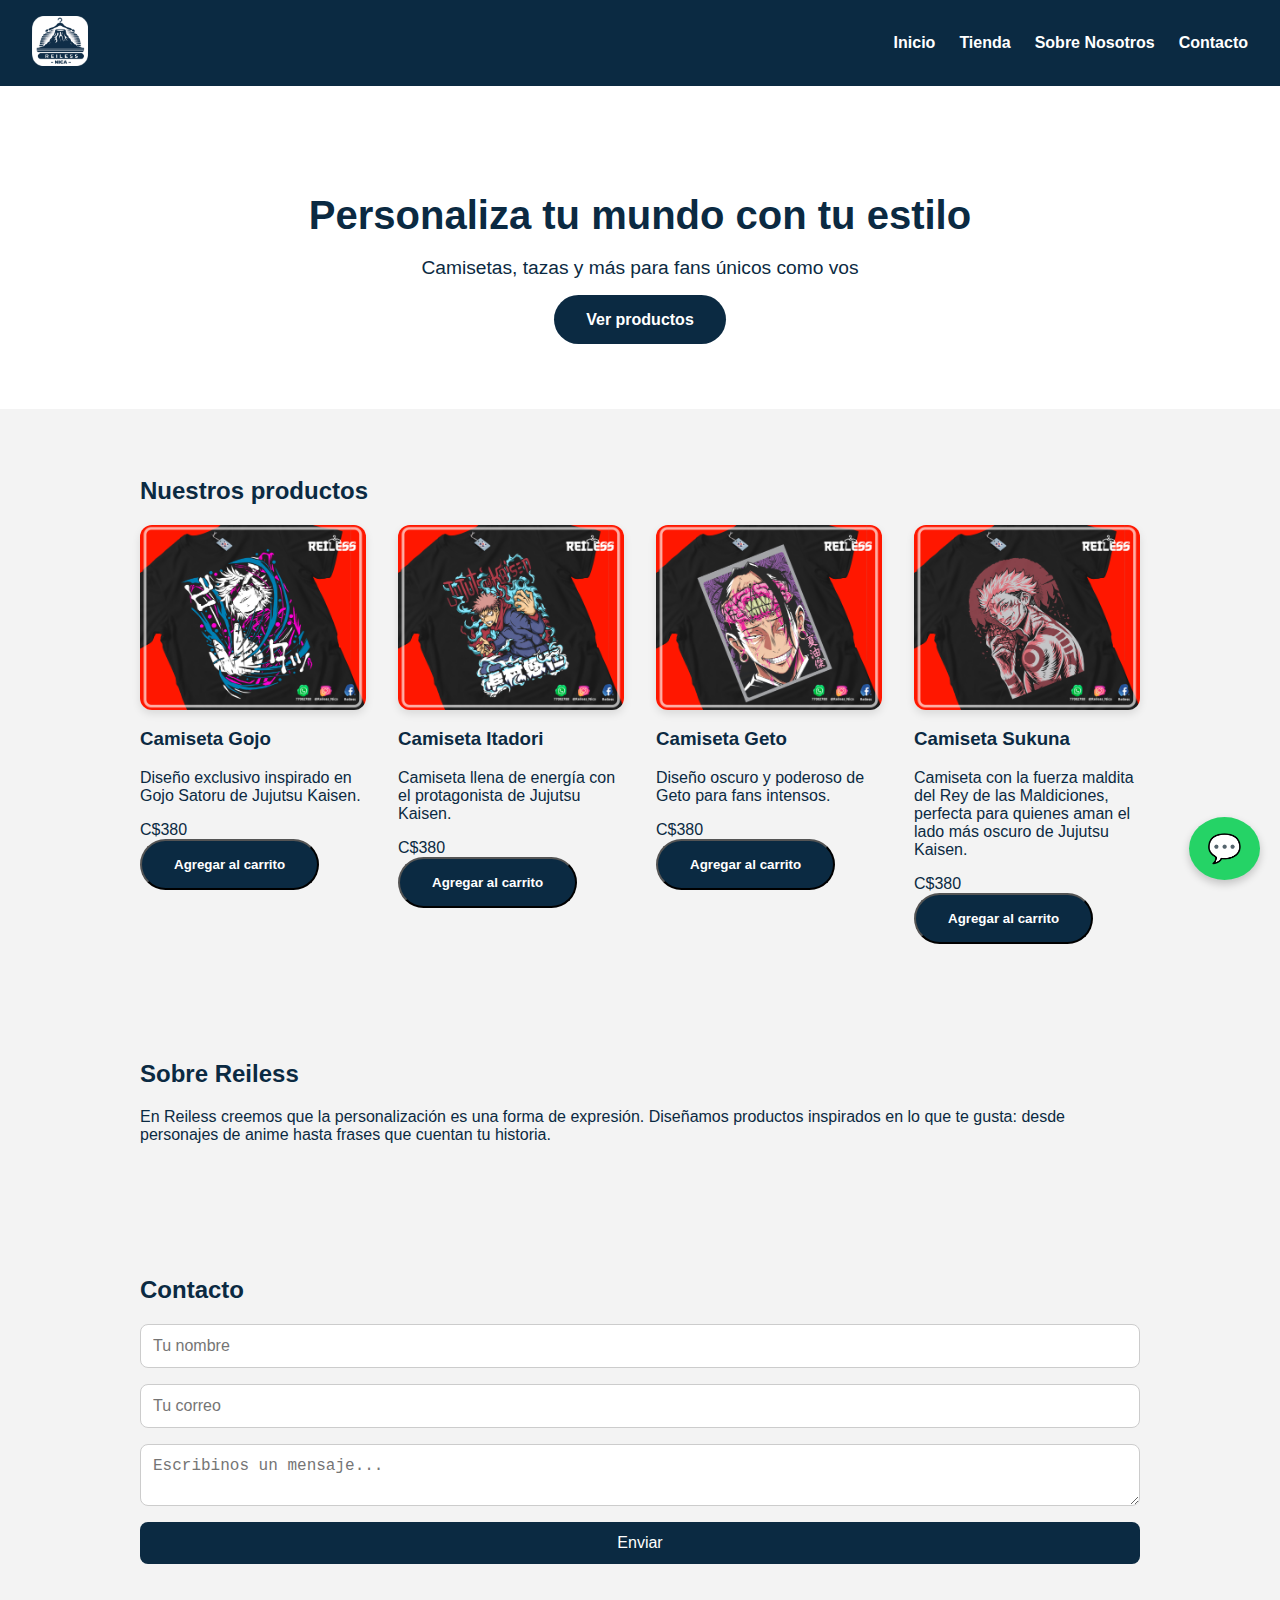
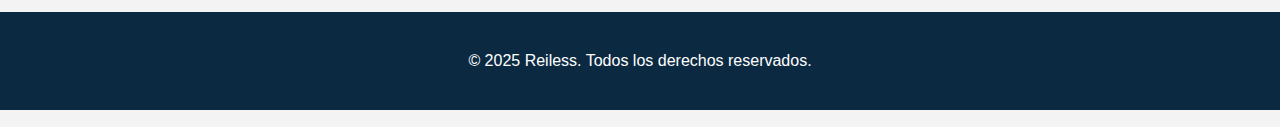
==== index.html @ 6721f9b9 "sds" ====
<!DOCTYPE html>
<html lang="es">
<head>
  <meta charset="UTF-8">
  <meta name="viewport" content="width=device-width, initial-scale=1.0">
  <title>Reiless | Personaliza tu mundo con estilo </title>
  <link rel="stylesheet" href="/css/styles.css">
</head>
<body>
  <header>
    <div class="logo"><img src="img/logo.png" alt="Reiless Logo"></div>
    <nav>
      <ul>
        <li><a href="#inicio">Inicio</a></li>
        <li><a href="tienda.html">Tienda</a></li>
        <li><a href="#sobre">Sobre Nosotros</a></li>
        <li><a href="#contacto">Contacto</a></li>
      </ul>
    </nav>
  </header>


  <section id="inicio" class="hero">
    <h1>Personaliza tu mundo con tu estilo</h1>
    <p>Camisetas, tazas y más para fans únicos como vos</p>
    <a href="tienda.html" class="boton">Ver productos</a>
  </section>

  <section id="tienda" class="productos">
    <h2>Nuestros productos</h2>
    <div class="grid-productos">
      <div class="producto">
        <img src="/img/Camiseta jjk/6.jpg" alt="Camiseta Gojo Satoru">
        <h3>Camiseta Gojo</h3>
        <p>Diseño exclusivo inspirado en Gojo Satoru de Jujutsu Kaisen.</p>
        <span>C$380</span>
        <button class="boton">Agregar al carrito</button>
      </div>
      <div class="producto">
        <img src="/img/Camiseta jjk/23.jpg" alt="Camiseta Itadori Yuji">
        <h3>Camiseta Itadori</h3>
        <p>Camiseta llena de energía con el protagonista de Jujutsu Kaisen.</p>
        <span>C$380</span>
        <button class="boton">Agregar al carrito</button>
      </div>
      <div class="producto">
        <img src="/img/Camiseta jjk/28.jpg" alt="Camiseta Geto Suguru">
        <h3>Camiseta Geto</h3>
        <p>Diseño oscuro y poderoso de Geto para fans intensos.</p>
        <span>C$380</span>
        <button class="boton">Agregar al carrito</button>
      </div>
      <div class="producto">
        <img src="/img/Camiseta jjk/21.jpg" alt="Camiseta Sukuna">
        <h3>Camiseta Sukuna</h3>
        <p>Camiseta con la fuerza maldita del Rey de las Maldiciones, perfecta para quienes aman el lado más oscuro de Jujutsu Kaisen.</p>
        <span>C$380</span>
        <button class="boton">Agregar al carrito</button>
      </div>
  </section>

  <section id="sobre" class="sobre">
    <h2>Sobre Reiless</h2>
    <p>En Reiless creemos que la personalización es una forma de expresión. Diseñamos productos inspirados en lo que te gusta: desde personajes de anime hasta frases que cuentan tu historia.</p>
  </section>

  <section id="contacto" class="contacto">
    <h2>Contacto</h2>
    <form>
      <input type="text" placeholder="Tu nombre" required>
      <input type="email" placeholder="Tu correo" required>
      <textarea placeholder="Escribinos un mensaje..."></textarea>
      <button type="submit">Enviar</button>
    </form>
  </section>

  <footer>
    <p>&copy; 2025 Reiless. Todos los derechos reservados.</p>
  </footer>

  <!-- Botón flotante de WhatsApp -->
  <a href="https://wa.me/50577002788" class="whatsapp-float" target="_blank" title="Escribinos por WhatsApp">
    💬
  </a>

  <script src="js/scripts.js"></script>
</body>
</html>
---- css/styles.css ----
/* Paleta inspirada en el logo: azul marino */
:root {
  --azul-marino: #0b2a42;
  --azul-claro: #e5f1f8;
  --blanco: #ffffff;
  --gris-suave: #f3f3f3;
}

body {
  font-family: 'Segoe UI', sans-serif;
  margin: 0;
  padding: 0;
  background-color: var(--gris-suave);
  color: var(--azul-marino);
}

header {
  background-color: var(--azul-marino);
  color: var(--blanco);
  display: flex;
  justify-content: space-between;
  align-items: center;
  padding: 1rem 2rem;
}

.logo img {
  height: 50px;
}

nav ul {
  list-style: none;
  display: flex;
  gap: 1.5rem;
  margin: 0;
  padding: 0;
}

nav a {
  text-decoration: none;
  color: var(--blanco);
  font-weight: bold;
  transition: color 0.3s;
}

nav a:hover {
  color: var(--azul-claro);
}

.hero {
  background-color: var(--blanco);
  text-align: center;
  padding: 5rem 2rem;
}

.hero h1 {
  font-size: 2.5rem;
  margin-bottom: 1rem;
}

.hero p {
  font-size: 1.2rem;
  margin-bottom: 2rem;
}

.boton {
  background-color: var(--azul-marino);
  color: var(--blanco);
  padding: 1rem 2rem;
  text-decoration: none;
  border-radius: 30px;
  font-weight: bold;
  transition: background 0.3s;
}

.boton:hover {
  background-color: #123e5a;
}

.productos, .sobre, .contacto {
  padding: 3rem 2rem;
  max-width: 1000px;
  margin: 0 auto;
}
.producto img {
  width: 100%;
  max-width: 280px;
  height: auto;
  display: block;
  margin: 0 auto;
  border-radius: 12px;
  box-shadow: 0 4px 8px rgba(0,0,0,0.1);
}

.grid-productos {
  display: grid;
  grid-template-columns: repeat(auto-fill, minmax(200px, 1fr));
  gap: 2rem;
}

form {
  display: flex;
  flex-direction: column;
  gap: 1rem;
}

form input, form textarea {
  padding: 0.75rem;
  border: 1px solid #ccc;
  border-radius: 8px;
  font-size: 1rem;
}

form button {
  background-color: var(--azul-marino);
  color: var(--blanco);
  padding: 0.75rem;
  border: none;
  border-radius: 8px;
  font-size: 1rem;
  cursor: pointer;
  transition: background 0.3s;
}

form button:hover {
  background-color: #123e5a;
}

footer {
  text-align: center;
  padding: 1.5rem;
  background-color: var(--azul-marino);
  color: var(--blanco);
  margin-bottom: 15px;
}


.whatsapp-float {
  position: fixed;
  bottom: 20px;
  right: 20px;
  background-color: #25D366;
  color: white;
  font-size: 28px;
  padding: 15px 18px;
  border-radius: 50%;
  text-decoration: none;
  box-shadow: 0 4px 8px rgba(0,0,0,0.2);
  z-index: 1000;
  transition: background 0.3s;
}

.whatsapp-float:hover {
  background-color: #1ebe5d;
}
.selector-productos {
  text-align: center;
  padding: 2rem;
}

.grid-categorias {
  display: grid;
  gap: 1.5rem;
  grid-template-columns: repeat(auto-fit, minmax(150px, 1fr));
  max-width: 800px;
  margin: 2rem auto;
}

.categoria {
  background-color: #ff9a9e;
  padding: 1.5rem;
  border-radius: 1rem;
  color: white;
  font-size: 1.2rem;
  text-decoration: none;
  transition: background-color 0.3s ease;
}

.categoria:hover {
  background-color: #ff6f91;
}
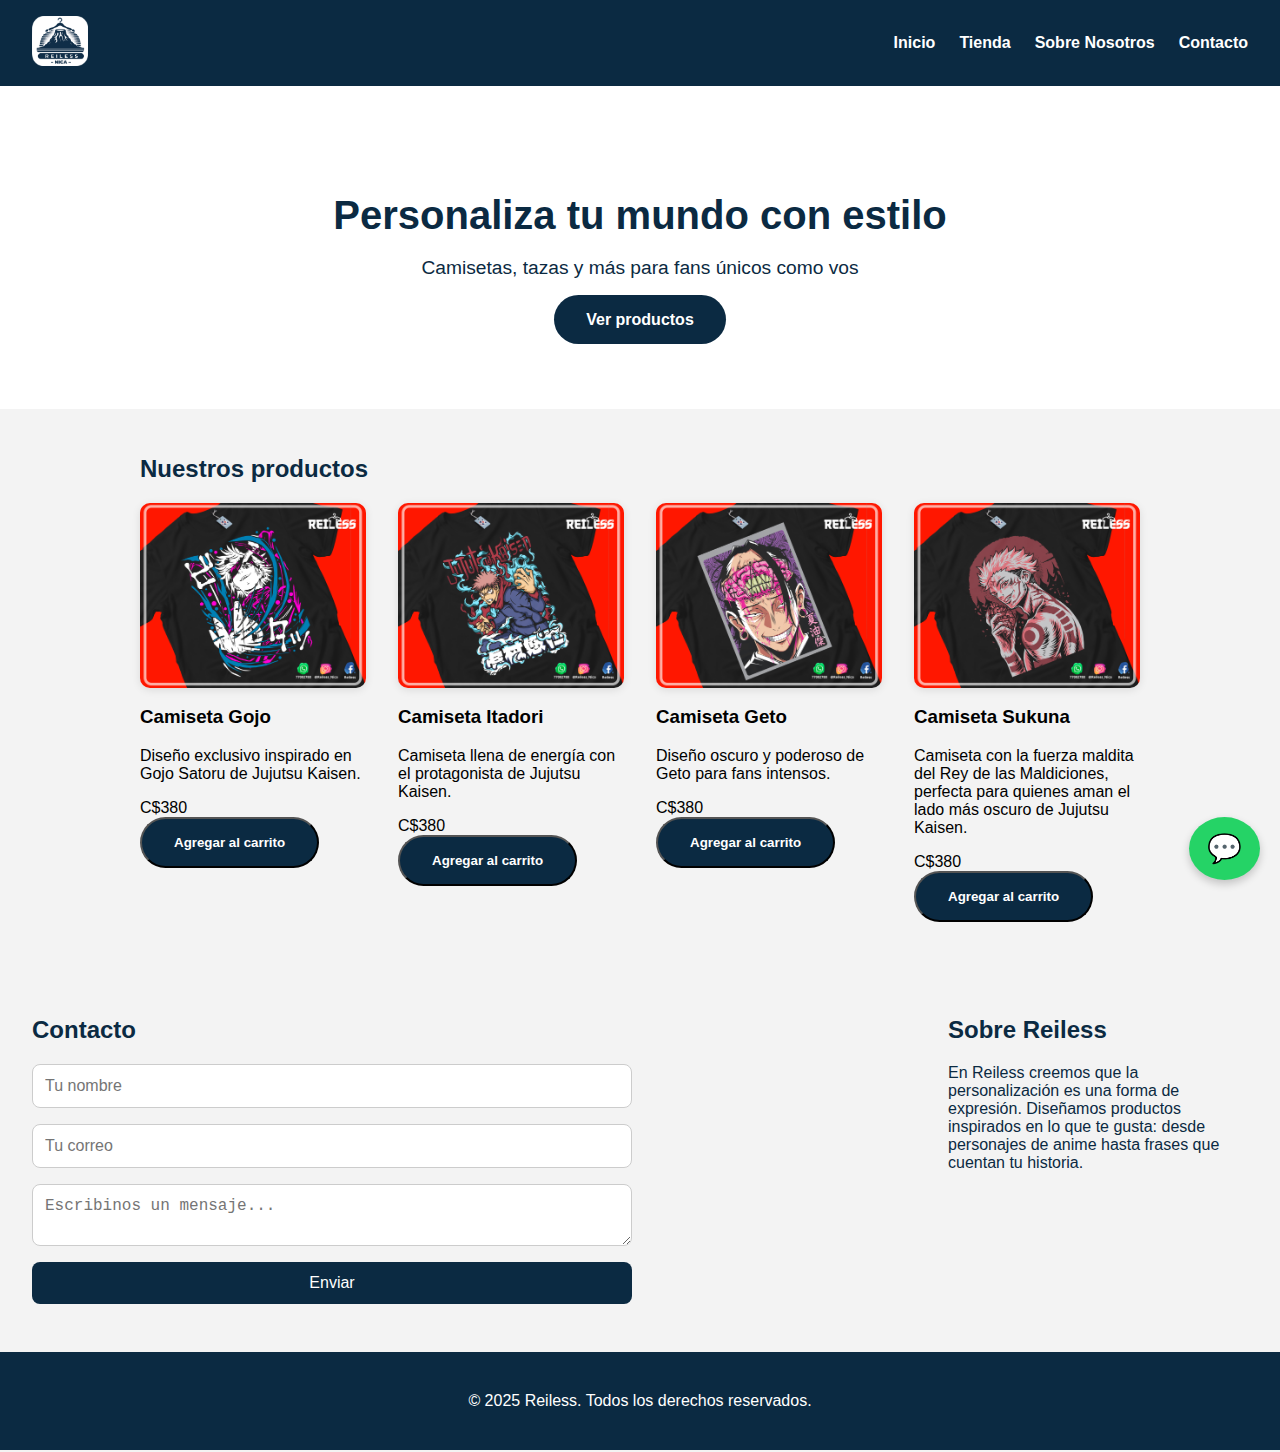
==== commit 9a6a90b7: "sfhfd" ====
--- a/index.html
+++ b/index.html
@@ -21,7 +21,7 @@
 
 
   <section id="inicio" class="hero">
-    <h1>Personaliza tu mundo con tu estilo</h1>
+    <h1>Personaliza tu mundo con estilo</h1>
     <p>Camisetas, tazas y más para fans únicos como vos</p>
     <a href="tienda.html" class="boton">Ver productos</a>
   </section>
@@ -29,41 +29,53 @@
   <section id="tienda" class="productos">
     <h2>Nuestros productos</h2>
     <div class="grid-productos">
+
       <div class="producto">
-        <img src="/img/Camiseta jjk/6.jpg" alt="Camiseta Gojo Satoru">
-        <h3>Camiseta Gojo</h3>
-        <p>Diseño exclusivo inspirado en Gojo Satoru de Jujutsu Kaisen.</p>
+        <a href="/gojo.html" class="enlacecamisas"> 
+          <img src="/img/Camiseta jjk/6.jpg" alt="Camiseta Gojo Satoru">
+          <h3>Camiseta Gojo</h3>
+          <p>Diseño exclusivo inspirado en Gojo Satoru de Jujutsu Kaisen.</p>
         <span>C$380</span>
         <button class="boton">Agregar al carrito</button>
+      </a>
       </div>
+  
       <div class="producto">
-        <img src="/img/Camiseta jjk/23.jpg" alt="Camiseta Itadori Yuji">
-        <h3>Camiseta Itadori</h3>
-        <p>Camiseta llena de energía con el protagonista de Jujutsu Kaisen.</p>
+        <a href="/itadori.html"class="enlacecamisas">
+          <img src="/img/Camiseta jjk/23.jpg" alt="Camiseta Itadori Yuji">
+          <h3>Camiseta Itadori</h3>
+          <p>Camiseta llena de energía con el protagonista de Jujutsu Kaisen.</p>
         <span>C$380</span>
         <button class="boton">Agregar al carrito</button>
+      </a>
       </div>
+  
       <div class="producto">
-        <img src="/img/Camiseta jjk/28.jpg" alt="Camiseta Geto Suguru">
-        <h3>Camiseta Geto</h3>
-        <p>Diseño oscuro y poderoso de Geto para fans intensos.</p>
+        <a href="/geto.html" class="enlacecamisas">
+          <img src="/img/Camiseta jjk/28.jpg" alt="Camiseta Geto Suguru">
+          <h3>Camiseta Geto</h3>
+          <p>Diseño oscuro y poderoso de Geto para fans intensos.</p>
         <span>C$380</span>
         <button class="boton">Agregar al carrito</button>
+      </a>
       </div>
+  
       <div class="producto">
-        <img src="/img/Camiseta jjk/21.jpg" alt="Camiseta Sukuna">
-        <h3>Camiseta Sukuna</h3>
-        <p>Camiseta con la fuerza maldita del Rey de las Maldiciones, perfecta para quienes aman el lado más oscuro de Jujutsu Kaisen.</p>
+        <a href="sukuna.html"class="enlacecamisas">
+          <img src="/img/Camiseta jjk/21.jpg" alt="Camiseta Sukuna">
+          <h3>Camiseta Sukuna</h3>
+          <p>Camiseta con la fuerza maldita del Rey de las Maldiciones, perfecta para quienes aman el lado más oscuro de Jujutsu Kaisen.</p>
         <span>C$380</span>
         <button class="boton">Agregar al carrito</button>
+      </a>
       </div>
+    </div>
   </section>
-
+  <div class="pdp">
   <section id="sobre" class="sobre">
     <h2>Sobre Reiless</h2>
     <p>En Reiless creemos que la personalización es una forma de expresión. Diseñamos productos inspirados en lo que te gusta: desde personajes de anime hasta frases que cuentan tu historia.</p>
   </section>
-
   <section id="contacto" class="contacto">
     <h2>Contacto</h2>
     <form>
@@ -73,7 +85,7 @@
       <button type="submit">Enviar</button>
     </form>
   </section>
-
+  </div>
   <footer>
     <p>&copy; 2025 Reiless. Todos los derechos reservados.</p>
   </footer>
--- a/css/styles.css
+++ b/css/styles.css
@@ -70,26 +70,73 @@
   border-radius: 30px;
   font-weight: bold;
   transition: background 0.3s;
+  margin-top: auto;
 }
 
 .boton:hover {
   background-color: #123e5a;
 }
 
-.productos, .sobre, .contacto {
+.productos {
+  padding: 1rem 1rem;
+  max-width: 1000px;
+  margin: 10px auto;
+  text-decoration: none;
+  color: inherit;
+}
+.imgprodetalle {
+  width: 40%;
+  max-width: 400px;
+  height: auto;
+  
+  flex-direction: column;
+  display: flex;
+  justify-content: center;
+  margin: 20px;
+  border-radius: 10px;
+  box-shadow: 0 2px 8px rgba(0,0,0,0.1);
+  text-decoration: none;
+  color: inherit;
+  background-color: var(--gris-suave);
+}
+
+.textprodetalle {
+  padding: 1rem 1rem;
+  max-width: 300px;
+  margin:  0 0 0 10px;
+  text-decoration: none;
+  color: inherit;
+}
+.sobre {
   padding: 3rem 2rem;
-  max-width: 1000px;
-  margin: 0 auto;
-}
+  max-width: 300px;
+  margin: 0 0 0 10px;
+  text-decoration: none;
+  color: inherit;
+  float: right;
+}
+.contacto {
+  padding: 3rem 2rem;
+  max-width: 600px;
+  margin: 0;
+  text-decoration: none;
+  color: inherit;
+  }
 .producto img {
   width: 100%;
   max-width: 280px;
   height: auto;
-  display: block;
-  margin: 0 auto;
-  border-radius: 12px;
-  box-shadow: 0 4px 8px rgba(0,0,0,0.1);
-}
+  flex-direction: column;
+  display: flex;
+  justify-content: space-between;
+  margin: 0;
+  border-radius: 10px;
+  box-shadow: 0 2px 8px rgba(0,0,0,0.1);
+  text-decoration: none;
+  color: inherit;
+  background-color: var(--gris-suave);
+}
+
 
 .grid-productos {
   display: grid;
@@ -130,7 +177,6 @@
   padding: 1.5rem;
   background-color: var(--azul-marino);
   color: var(--blanco);
-  margin-bottom: 15px;
 }
 
 
@@ -166,7 +212,7 @@
 }
 
 .categoria {
-  background-color: #ff9a9e;
+  background-color: #08478f;
   padding: 1.5rem;
   border-radius: 1rem;
   color: white;
@@ -176,5 +222,9 @@
 }
 
 .categoria:hover {
-  background-color: #ff6f91;
-}
+  background-color: #ccecec;
+}
+.enlacecamisas {
+  color: black;
+  text-decoration: none;
+}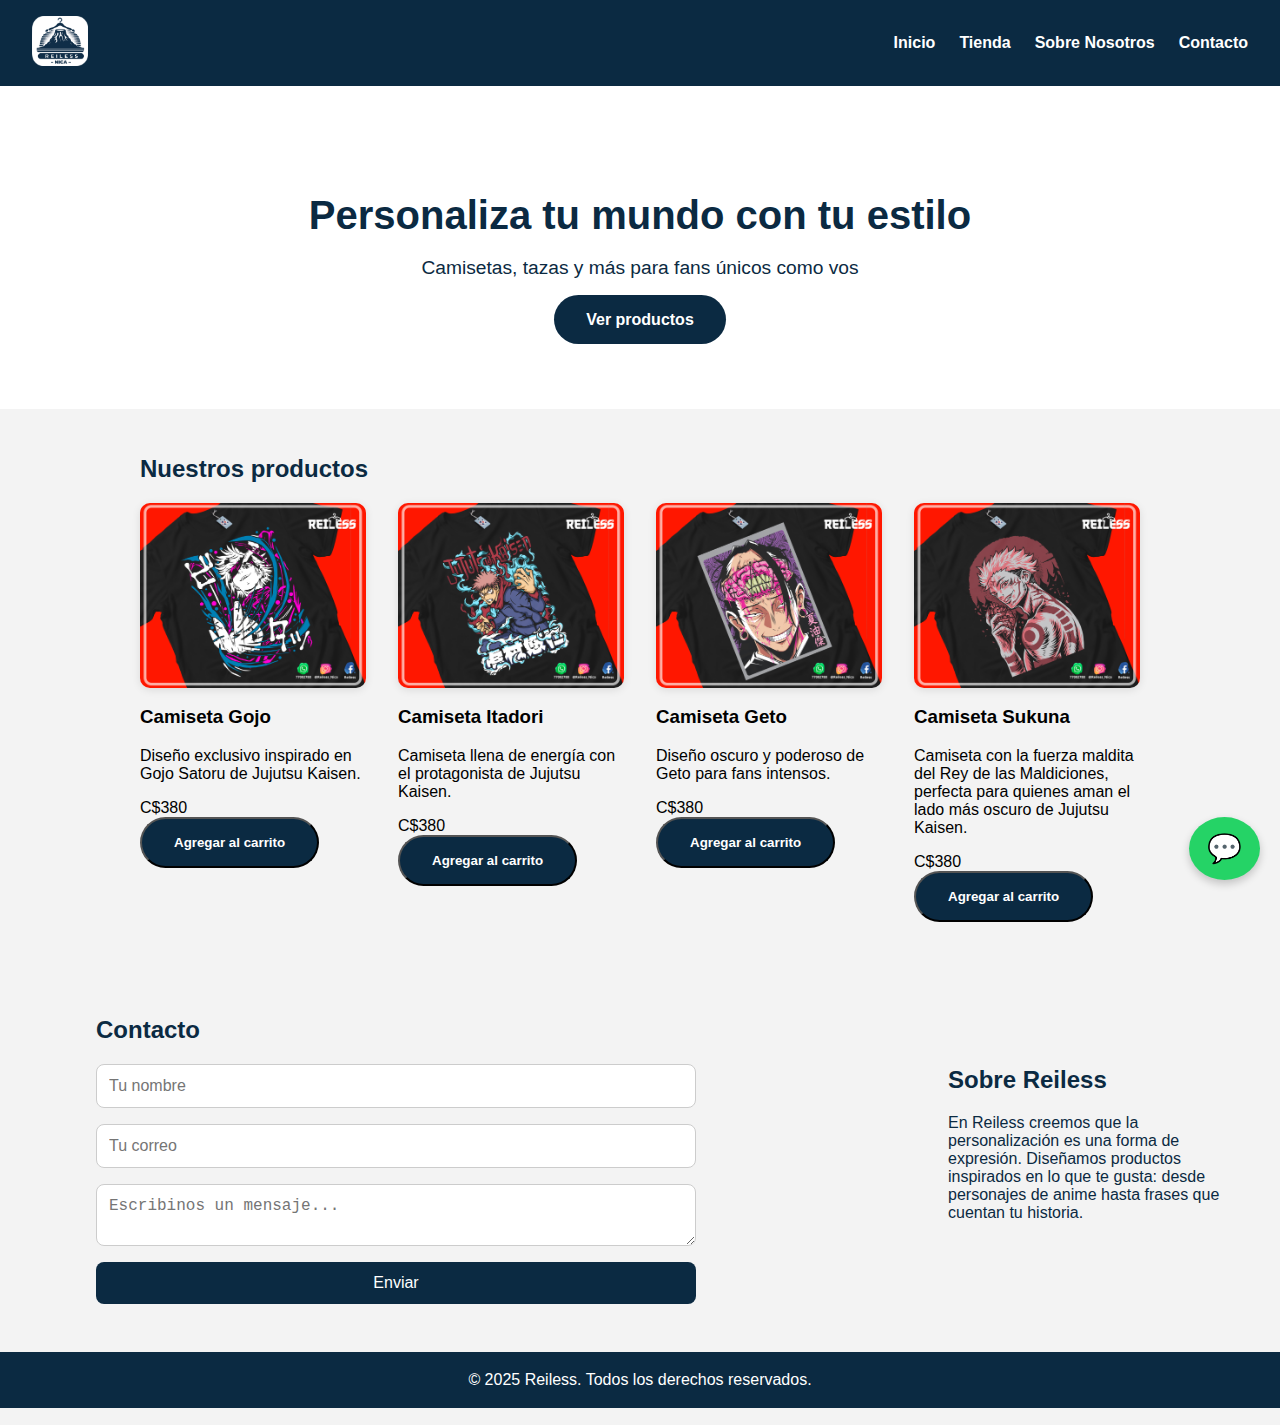
==== commit fc82594b: "Merge branch 'main' of https://github.com/juliocant/reiless-web" ====
--- a/index.html
+++ b/index.html
@@ -21,7 +21,7 @@
 
 
   <section id="inicio" class="hero">
-    <h1>Personaliza tu mundo con estilo</h1>
+    <h1>Personaliza tu mundo con tu estilo</h1>
     <p>Camisetas, tazas y más para fans únicos como vos</p>
     <a href="tienda.html" class="boton">Ver productos</a>
   </section>
--- a/css/styles.css
+++ b/css/styles.css
@@ -110,7 +110,7 @@
 .sobre {
   padding: 3rem 2rem;
   max-width: 300px;
-  margin: 0 0 0 10px;
+  margin: 50px 0 0 10px;
   text-decoration: none;
   color: inherit;
   float: right;
@@ -118,7 +118,7 @@
 .contacto {
   padding: 3rem 2rem;
   max-width: 600px;
-  margin: 0;
+  margin: 0 5%;
   text-decoration: none;
   color: inherit;
   }
@@ -174,9 +174,10 @@
 
 footer {
   text-align: center;
-  padding: 1.5rem;
-  background-color: var(--azul-marino);
-  color: var(--blanco);
+  padding: .2rem;
+  background-color: var(--azul-marino);
+  color: var(--blanco);
+  margin-bottom: 15px;
 }
 
 
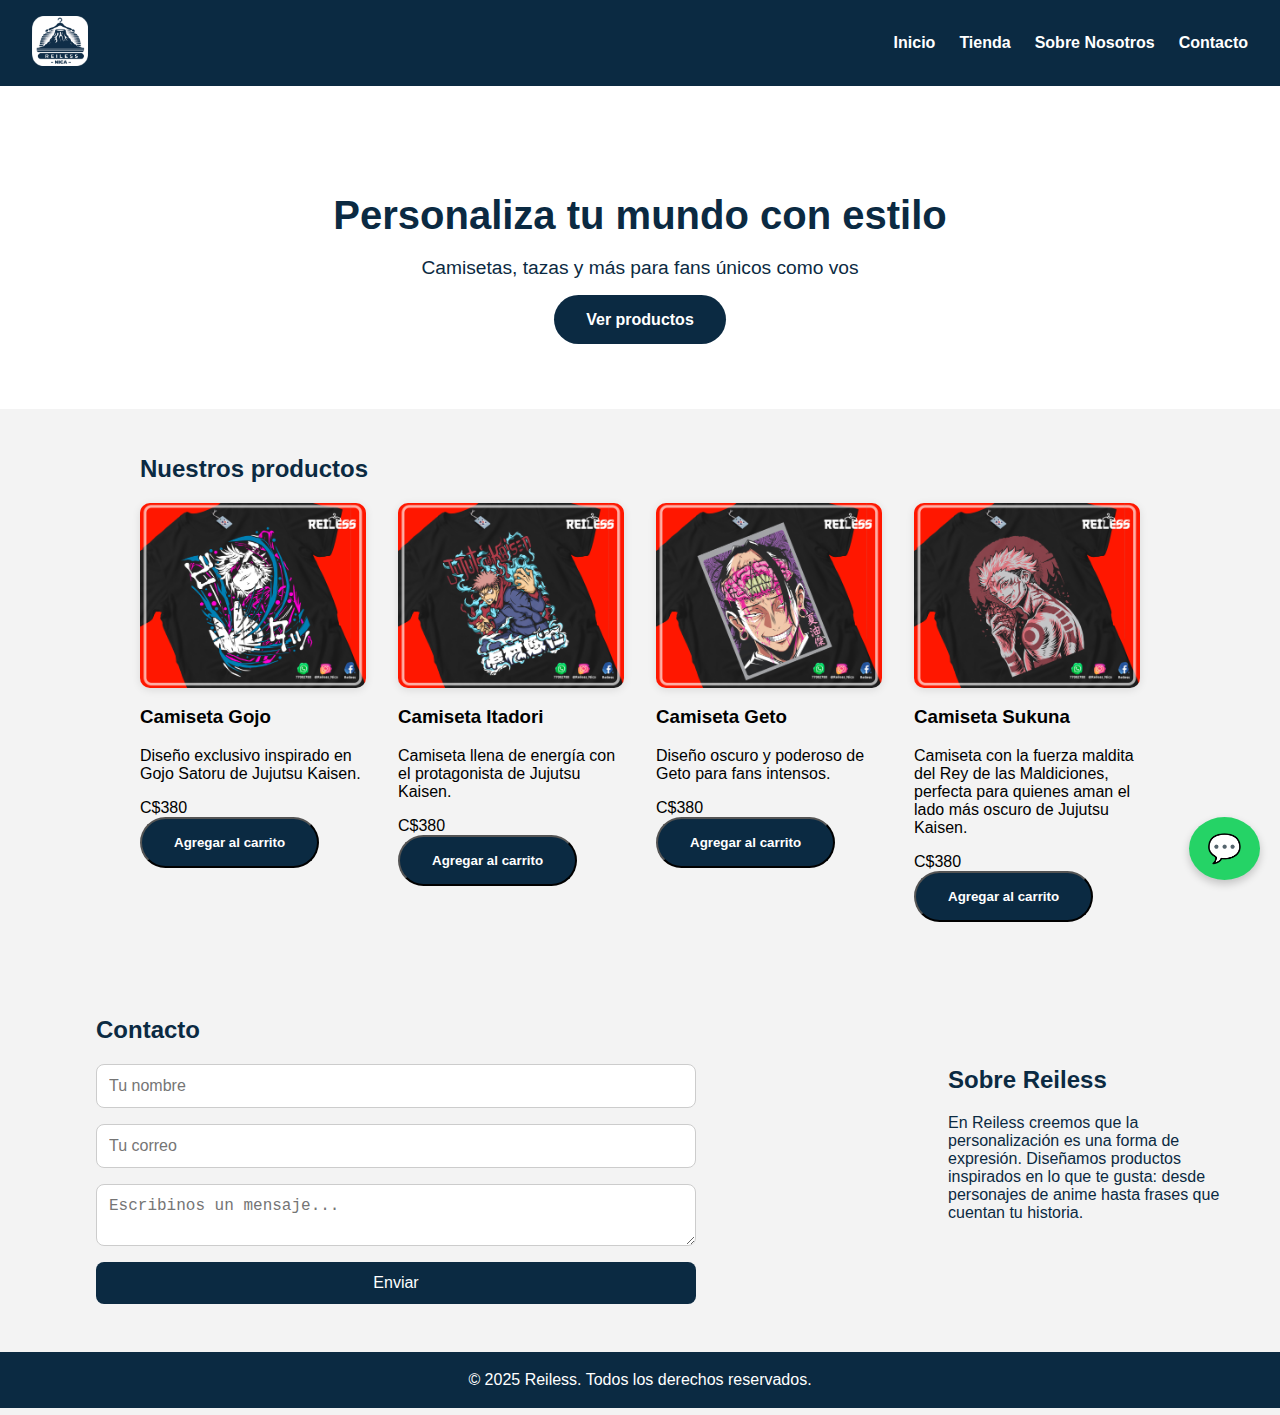
==== commit 2be13b48: "ertert" ====
--- a/index.html
+++ b/index.html
@@ -21,7 +21,7 @@
 
 
   <section id="inicio" class="hero">
-    <h1>Personaliza tu mundo con tu estilo</h1>
+    <h1>Personaliza tu mundo con estilo</h1>
     <p>Camisetas, tazas y más para fans únicos como vos</p>
     <a href="tienda.html" class="boton">Ver productos</a>
   </section>
--- a/css/styles.css
+++ b/css/styles.css
@@ -177,7 +177,8 @@
   padding: .2rem;
   background-color: var(--azul-marino);
   color: var(--blanco);
-  margin-bottom: 15px;
+  margin-bottom: 5px;
+
 }
 
 
@@ -202,6 +203,7 @@
 .selector-productos {
   text-align: center;
   padding: 2rem;
+  padding-bottom: 200px;
 }
 
 .grid-categorias {
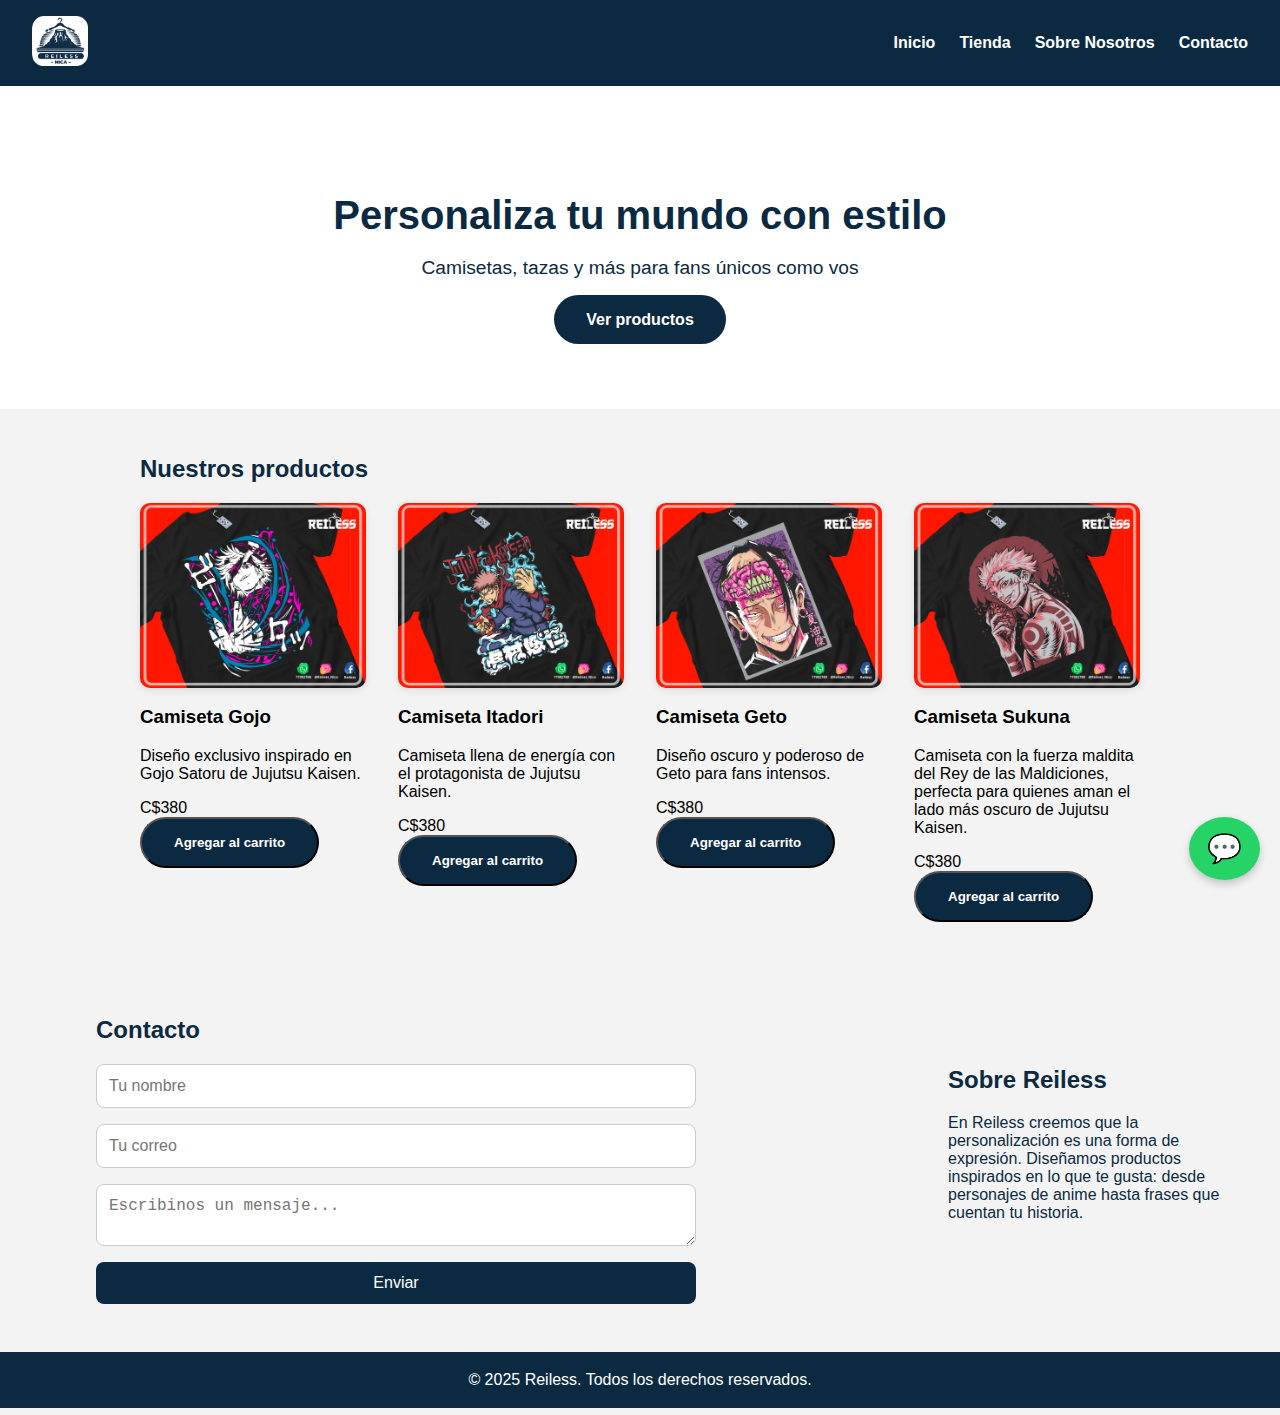
==== commit c1b88aaf: "ghfjgj" ====
--- a/index.html
+++ b/index.html
@@ -96,5 +96,6 @@
   </a>
 
   <script src="js/scripts.js"></script>
+  <script src="js/funcionalidad.js"></script>
 </body>
 </html>
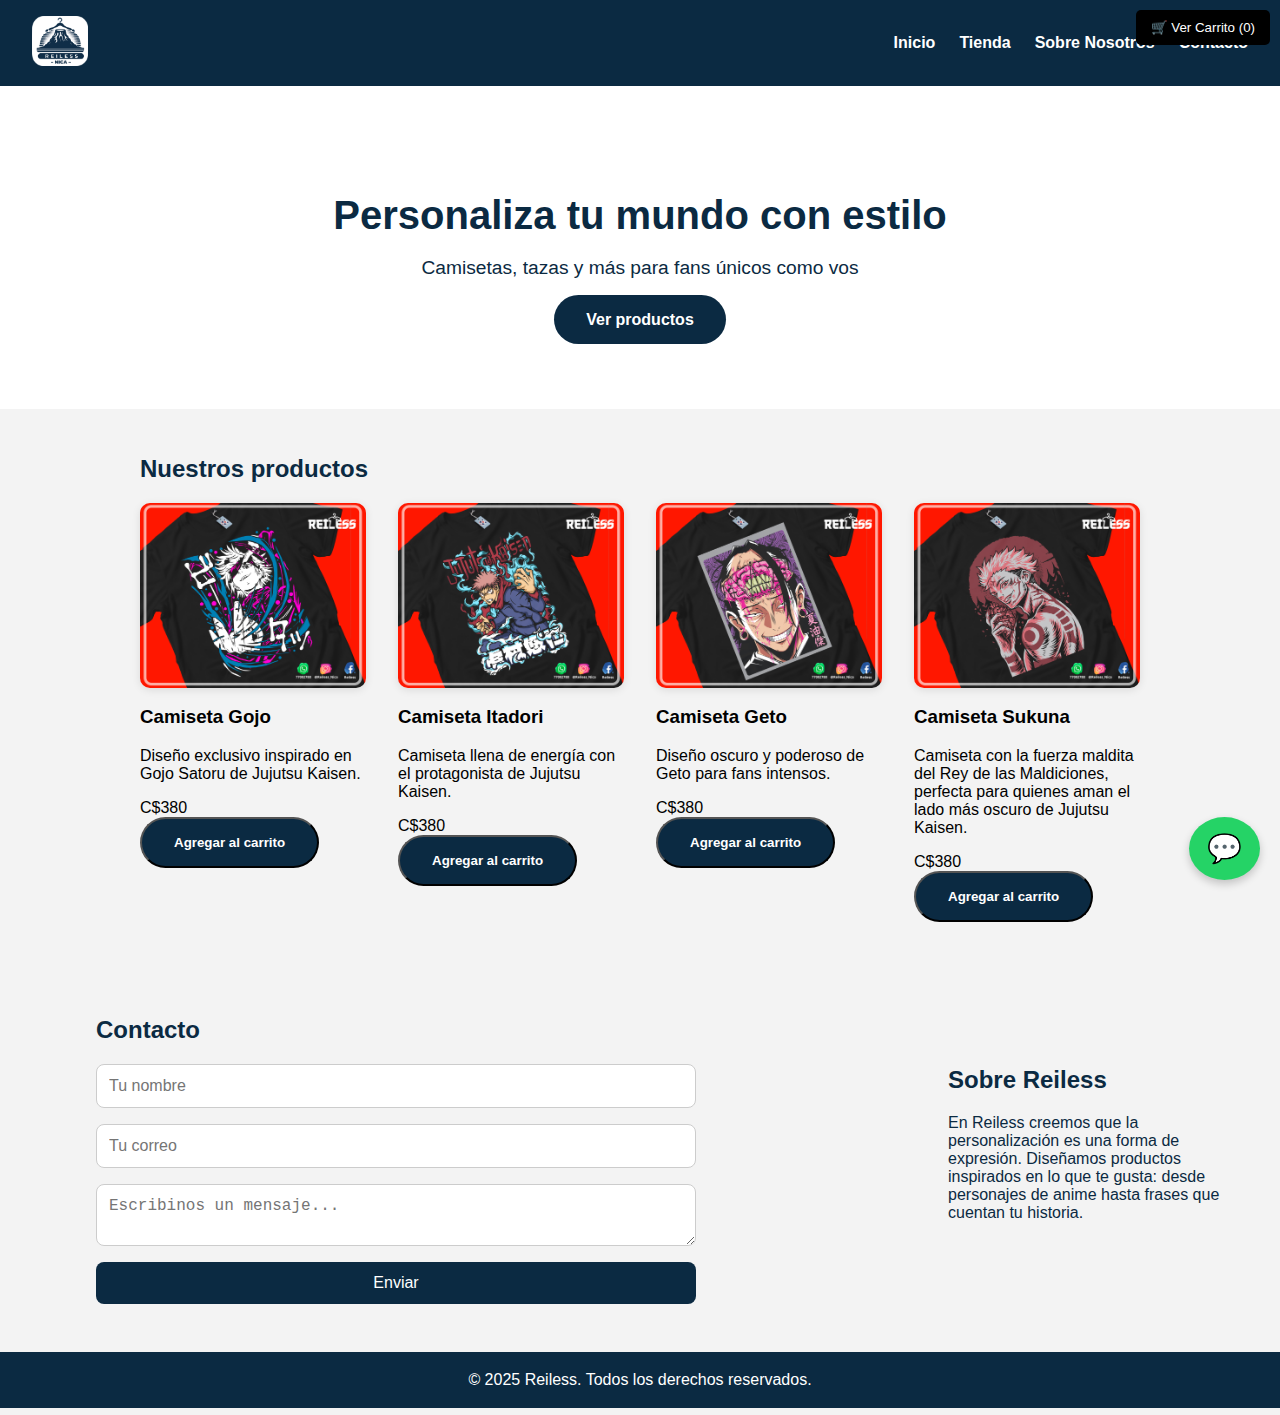
==== commit 7dd3d98e: "15-444" ====
--- a/index.html
+++ b/index.html
@@ -7,6 +7,24 @@
   <link rel="stylesheet" href="/css/styles.css">
 </head>
 <body>
+
+<!-- Botón del carrito -->
+<div id="carrito-btn" style="position: fixed; top: 10px; right: 10px; z-index: 1000;">
+  <button style="padding: 10px 15px; background-color: #000; color: #fff; border: none; cursor: pointer; border-radius: 5px;">
+    🛒 Ver Carrito (<span id="contador-carrito">0</span>)
+  </button>
+</div>
+
+<!-- Modal del carrito -->
+<div id="modal-carrito" style="display:none; position:fixed; top:0; left:0; width:100%; height:100%; background-color:rgba(0,0,0,0.6); z-index:1001; align-items:center; justify-content:center;">
+  <div style="background:#fff; padding:20px; border-radius:8px; width:90%; max-width:400px; max-height:80%; overflow:auto; position:relative;">
+    <h2>Tu Carrito</h2>
+    <ul id="lista-carrito" style="list-style:none; padding:0;"></ul>
+    <button onclick="cerrarCarrito()" style="margin-top:10px; padding:8px 12px;">Cerrar</button>
+    <a href="carrito.html" style="margin-left:10px; padding:8px 12px; background:#000; color:#fff; text-decoration:none; border-radius:5px;">Ver Carrito Completo</a>
+  </div>
+</div>
+
   <header>
     <div class="logo"><img src="img/logo.png" alt="Reiless Logo"></div>
     <nav>
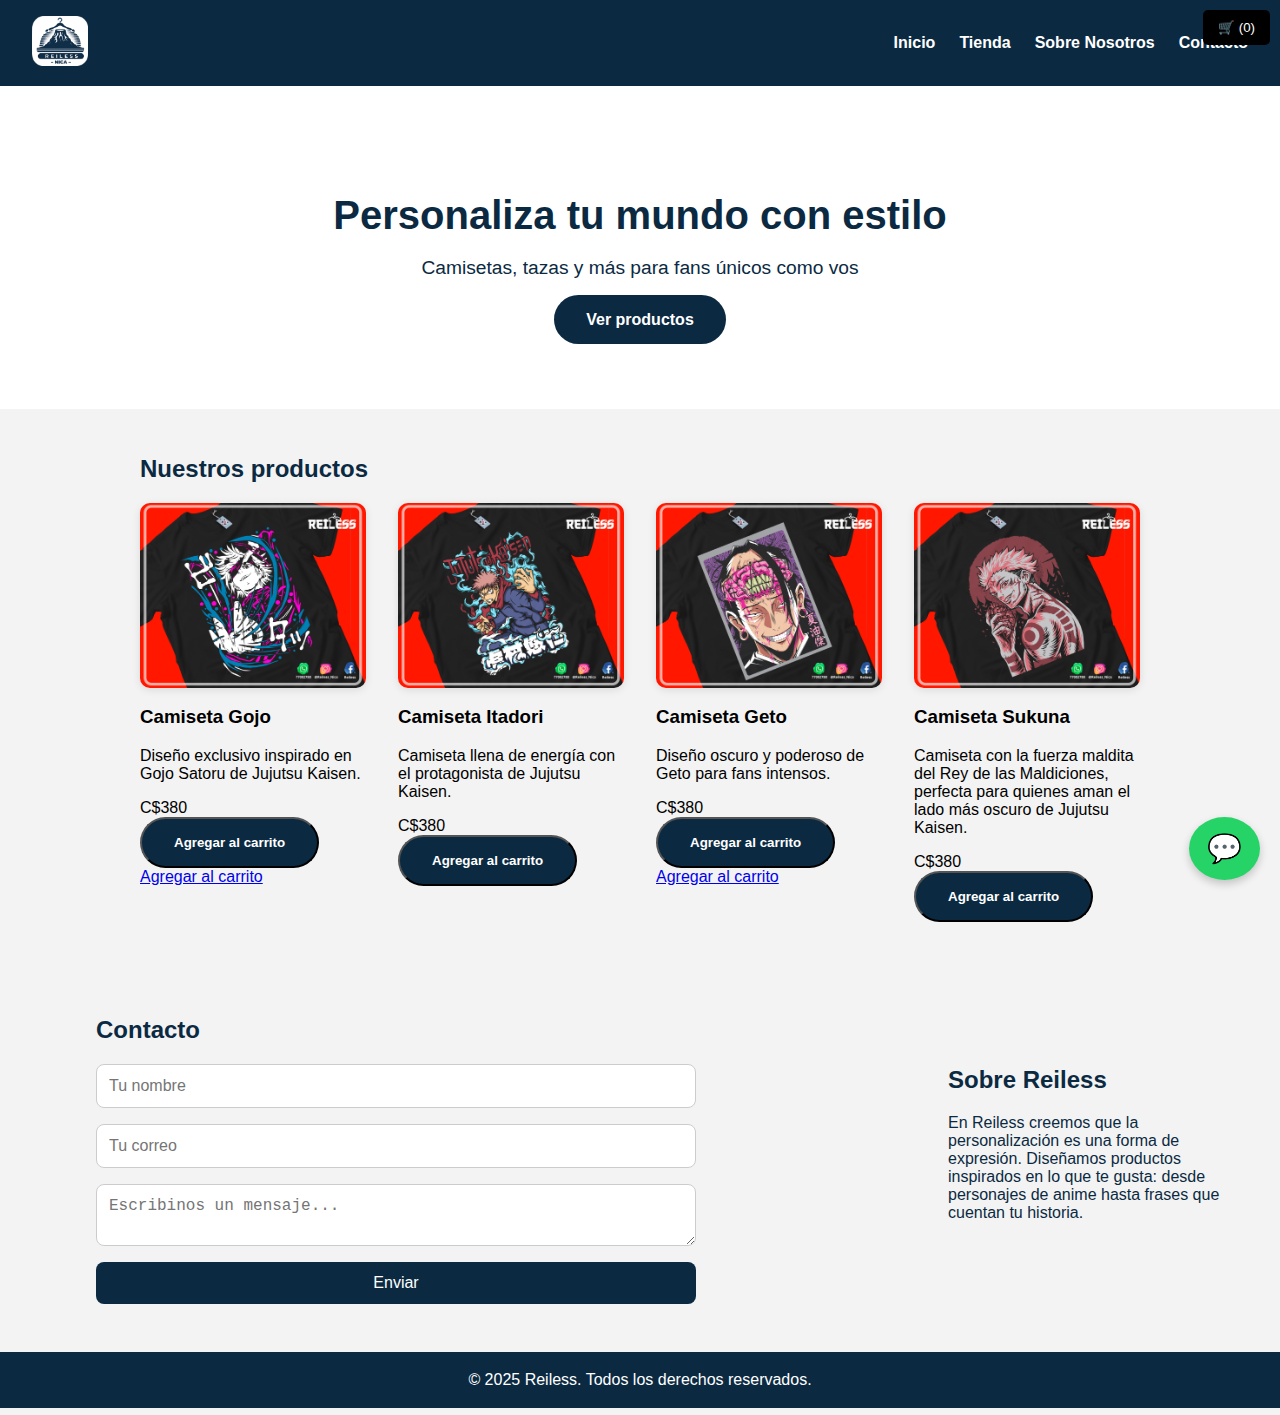
==== commit e585a16e: "15*41.02" ====
--- a/index.html
+++ b/index.html
@@ -11,18 +11,20 @@
 <!-- Botón del carrito -->
 <div id="carrito-btn" style="position: fixed; top: 10px; right: 10px; z-index: 1000;">
   <button style="padding: 10px 15px; background-color: #000; color: #fff; border: none; cursor: pointer; border-radius: 5px;">
-    🛒 Ver Carrito (<span id="contador-carrito">0</span>)
+    🛒 (<span id="contador-carrito">0</span>)
   </button>
 </div>
 
-<!-- Modal del carrito -->
-<div id="modal-carrito" style="display:none; position:fixed; top:0; left:0; width:100%; height:100%; background-color:rgba(0,0,0,0.6); z-index:1001; align-items:center; justify-content:center;">
-  <div style="background:#fff; padding:20px; border-radius:8px; width:90%; max-width:400px; max-height:80%; overflow:auto; position:relative;">
-    <h2>Tu Carrito</h2>
-    <ul id="lista-carrito" style="list-style:none; padding:0;"></ul>
-    <button onclick="cerrarCarrito()" style="margin-top:10px; padding:8px 12px;">Cerrar</button>
-    <a href="carrito.html" style="margin-left:10px; padding:8px 12px; background:#000; color:#fff; text-decoration:none; border-radius:5px;">Ver Carrito Completo</a>
-  </div>
+<!-- Vista previa del carrito como extensión -->
+<div id="vista-previa-carrito" style="display: none; position: fixed; top: 50px; right: 10px; background: #fff; border: 1px solid #ccc; border-radius: 8px; padding: 15px; width: 300px; z-index: 1001; box-shadow: 0 0 10px rgba(0,0,0,0.2);">
+  <h3 style="margin-top: 0;">Carrito</h3>
+  <ul id="lista-carrito" style="list-style:none; padding:0; margin:0; max-height: 200px; overflow-y:auto;"></ul>
+  <a href="carrito.html" style="display: block; margin-top: 10px; padding: 8px 12px; background: #000; color: #fff; text-align: center; border-radius: 5px; text-decoration: none;">Ver carrito completo</a>
+</div>
+
+
+<!-- Botón del carrito -->
+
 </div>
 
   <header>
@@ -56,6 +58,7 @@
         <span>C$380</span>
         <button class="boton">Agregar al carrito</button>
       </a>
+<a href="#" class="agregar-carrito" data-producto="Camiseta Gojo">Agregar al carrito</a>
       </div>
   
       <div class="producto">
@@ -76,6 +79,7 @@
         <span>C$380</span>
         <button class="boton">Agregar al carrito</button>
       </a>
+<a href="#" class="agregar-carrito" data-producto="Camiseta Geto">Agregar al carrito</a>
       </div>
   
       <div class="producto">
